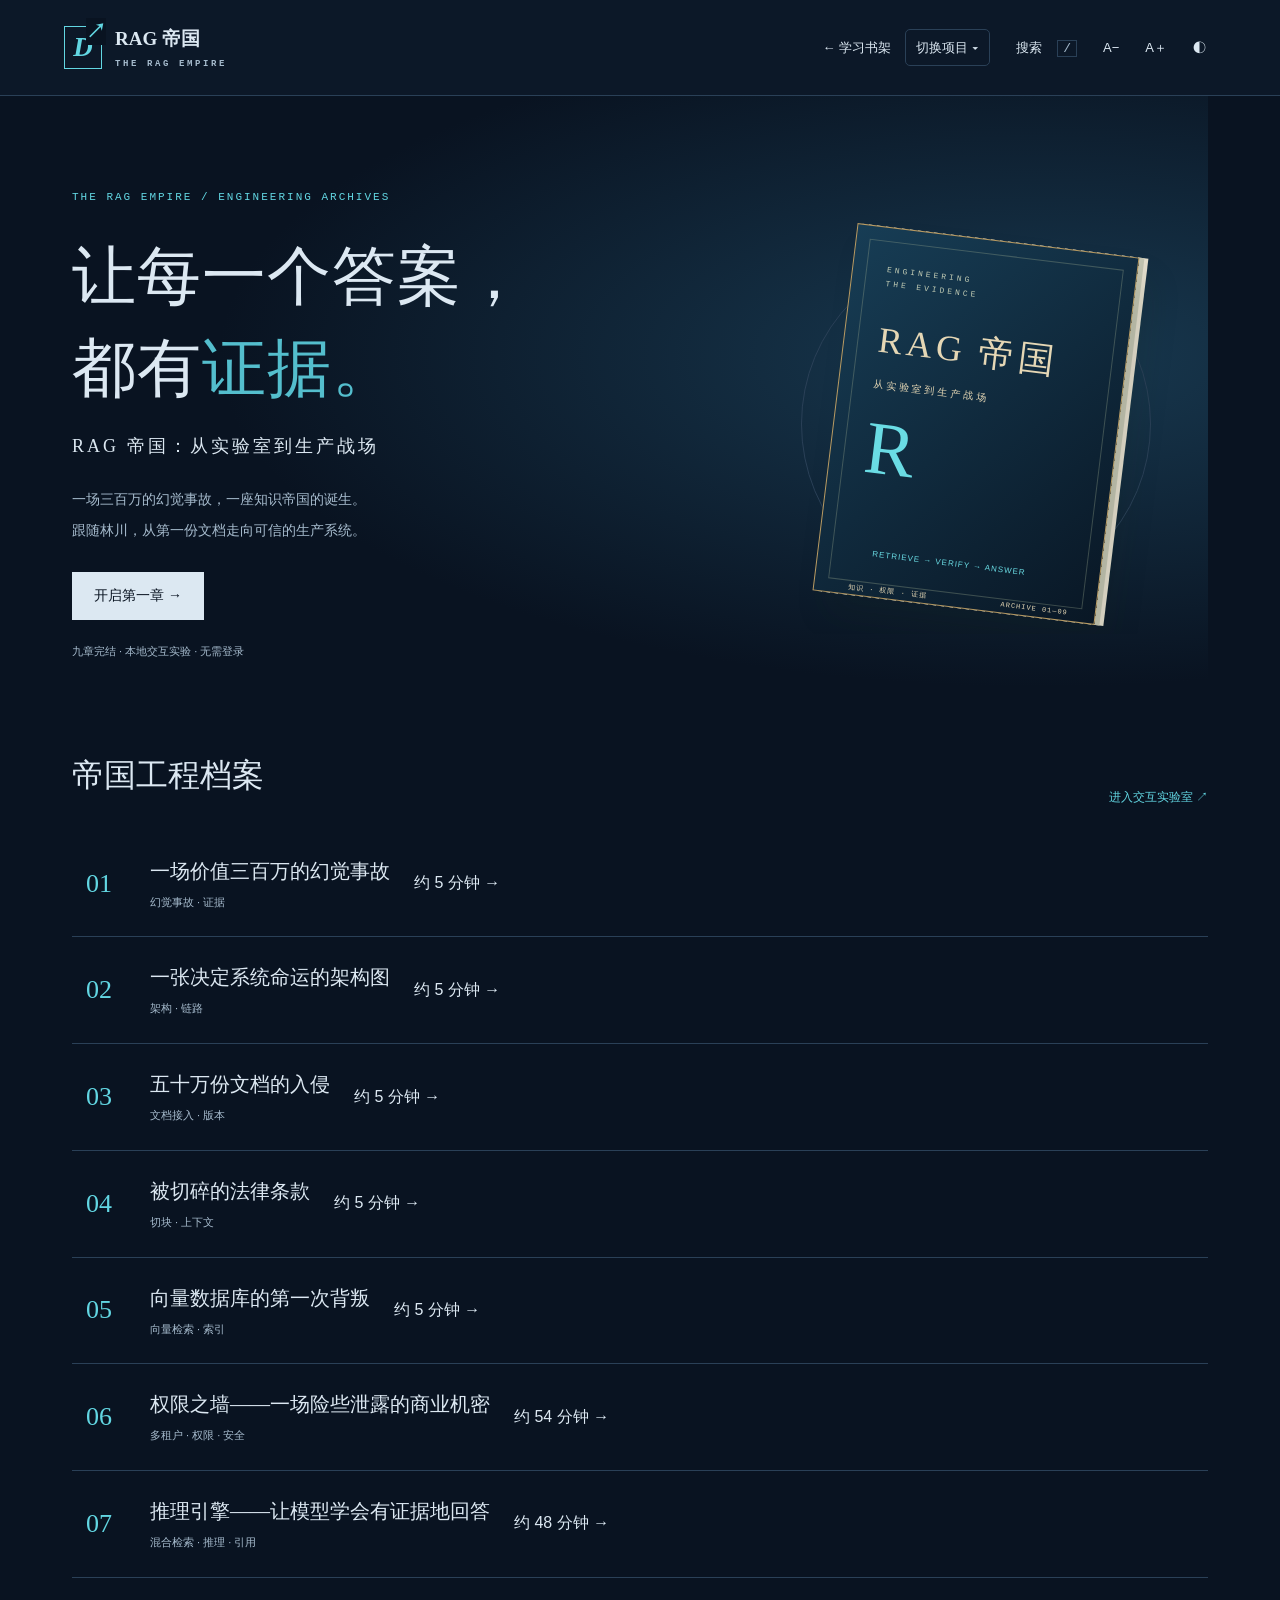
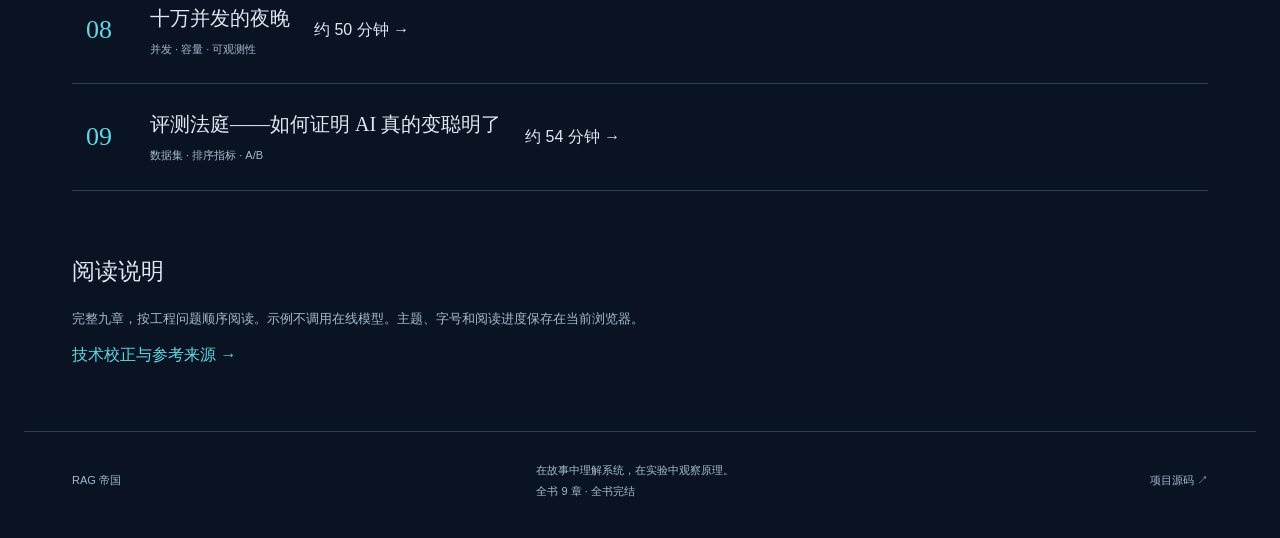
==== docs/index.html @ 3d0d5838 "Improve full-book technical layouts and fold long code examples" ====
<!doctype html>
<html lang="zh-CN"><head><meta charset="utf-8"><meta name="viewport" content="width=device-width,initial-scale=1"><meta name="color-scheme" content="light dark"><meta name="description" content="RAG 帝国：以 Java 后端工程师的视角，在小说和交互实验中理解RAG 工程。全书 9 章，全书完结。"><title>全书目录 · RAG 帝国</title><script>try{document.documentElement.dataset.theme=localStorage.getItem('rag-theme')||'dark';document.documentElement.style.setProperty('--reader-size',Math.max(14,Math.min(26,Number(localStorage.getItem('rag-size'))||18))+'px')}catch(e){}</script><link rel="stylesheet" href="style.css"><link rel="stylesheet" href="shelf-nav.css"><link rel="stylesheet" href="labs.css"><script src="app.js" defer></script><script src="labs.js" defer></script></head>
<body data-chapter="0" data-count="9"><a class="skip" href="#main">跳到正文</a><div id="progress" aria-hidden="true"></div><header class="topbar"><a class="brand" href="index.html"><span class="emblem" aria-hidden="true">D<span>↗</span></span><span>RAG 帝国<small>THE RAG EMPIRE</small></span></a><nav class="shelf-nav" aria-label="学习项目导航"><a class="shelf-home" href="/">← 学习书架</a><details class="shelf-switch"><summary>切换项目 ▾</summary><div class="shelf-menu"><a href="/pytorch-apprentice/">PyTorch：炼金术士的学徒</a><a href="/ai-era-reader/">AI 纪元</a><a href="/data-empire-reader/">数据帝国</a><a href="/rag-empire-reader/" aria-current="true">RAG 帝国</a></div></details></nav><div class="controls"><button id="search-open" aria-label="搜索全书">搜索 <kbd>/</kbd></button><button id="smaller" aria-label="缩小字号">A−</button><button id="larger" aria-label="增大字号">A＋</button><button id="theme" aria-label="切换深浅色主题">◐</button></div></header>
<main id="main" class="home"><section class="hero"><div class="hero-copy"><p class="eyebrow">THE RAG EMPIRE / ENGINEERING ARCHIVES</p><h1>让每一个答案，<br>都有<span>证据。</span></h1><p class="hero-subtitle">RAG 帝国：从实验室到生产战场</p><p class="intro">一场三百万的幻觉事故，一座知识帝国的诞生。<br>跟随林川，从第一份文档走向可信的生产系统。</p><div class="hero-actions"><a class="primary" href="chapter-01.html">开启第一章 →</a><a id="resume" hidden href="chapter-01.html">继续阅读 →</a></div><p class="hero-note">九章完结 · 本地交互实验 · 无需登录</p></div><div class="book-art" aria-hidden="true"><div class="orbit orbit-one"></div><div class="book"><p>ENGINEERING<br>THE EVIDENCE</p><div class="book-title">RAG 帝国<span>从实验室到生产战场</span></div><div class="book-symbol">R<span>RETRIEVE → VERIFY → ANSWER</span></div><div class="book-bottom">知识 · 权限 · 证据<span>ARCHIVE 01—09</span></div></div></div></section><section class="catalog"><div class="catalog-heading"><h2>帝国工程档案</h2><a href="practice.html">进入交互实验室 ↗</a></div><a class="chapter-card" href="chapter-01.html"><span class="chapter-number">01</span><div><h3>一场价值三百万的幻觉事故</h3><p>幻觉事故 · 证据</p></div><span>约 5 分钟 →</span></a><a class="chapter-card" href="chapter-02.html"><span class="chapter-number">02</span><div><h3>一张决定系统命运的架构图</h3><p>架构 · 链路</p></div><span>约 5 分钟 →</span></a><a class="chapter-card" href="chapter-03.html"><span class="chapter-number">03</span><div><h3>五十万份文档的入侵</h3><p>文档接入 · 版本</p></div><span>约 5 分钟 →</span></a><a class="chapter-card" href="chapter-04.html"><span class="chapter-number">04</span><div><h3>被切碎的法律条款</h3><p>切块 · 上下文</p></div><span>约 5 分钟 →</span></a><a class="chapter-card" href="chapter-05.html"><span class="chapter-number">05</span><div><h3>向量数据库的第一次背叛</h3><p>向量检索 · 索引</p></div><span>约 5 分钟 →</span></a><a class="chapter-card" href="chapter-06.html"><span class="chapter-number">06</span><div><h3>权限之墙——一场险些泄露的商业机密</h3><p>多租户 · 权限 · 安全</p></div><span>约 54 分钟 →</span></a><a class="chapter-card" href="chapter-07.html"><span class="chapter-number">07</span><div><h3>推理引擎——让模型学会有证据地回答</h3><p>混合检索 · 推理 · 引用</p></div><span>约 48 分钟 →</span></a><a class="chapter-card" href="chapter-08.html"><span class="chapter-number">08</span><div><h3>十万并发的夜晚</h3><p>并发 · 容量 · 可观测性</p></div><span>约 50 分钟 →</span></a><a class="chapter-card" href="chapter-09.html"><span class="chapter-number">09</span><div><h3>评测法庭——如何证明 AI 真的变聪明了</h3><p>数据集 · 排序指标 · A/B</p></div><span>约 54 分钟 →</span></a></section><section class="reading-note"><h2>阅读说明</h2><p>完整九章，按工程问题顺序阅读。示例不调用在线模型。主题、字号和阅读进度保存在当前浏览器。</p><a href="editorial.html">技术校正与参考来源 →</a></section></main><footer><a href="index.html">RAG 帝国</a><p>在故事中理解系统，在实验中观察原理。<span>全书 9 章 · 全书完结</span></p><a href="https://github.com/wupzl/rag-empire-reader">项目源码 ↗</a></footer>
<dialog id="search-dialog" aria-labelledby="search-title"><div class="search-top"><h2 id="search-title">在帝国里寻找答案</h2><button id="search-close" aria-label="关闭搜索">关闭 ×</button></div><label for="query">关键词或代码，例如 Redis、背压、Checkpoint</label><input id="query" type="search" autocomplete="off" placeholder="搜索全书正文…"><p id="search-status" role="status">输入关键词，搜索 9 章内容</p><div id="search-results"></div></dialog></body></html>
---- docs/style.css ----
@import url('syntax.css');
:root{--bg:#f6f4ee;--paper:#fdfcf8;--ink:#272e29;--muted:#74786e;--line:#dddcd2;--accent:#a04d31;--soft:#eee9de;--code:#f0eee6;--reader-size:18px;color-scheme:light}
:root[data-theme=dark]{--bg:#191e1b;--paper:#202722;--ink:#e6e5d9;--muted:#a7aea1;--line:#384238;--accent:#eca17c;--soft:#29332b;--code:#252e28;color-scheme:dark}
*{box-sizing:border-box}html{scroll-behavior:smooth;scroll-padding-top:110px}body{margin:0;background:var(--bg);color:var(--ink);font-family:Inter,"Segoe UI","Microsoft YaHei",sans-serif}a{color:inherit;text-decoration:none}button,input{font:inherit}button,a,input,summary{-webkit-tap-highlight-color:transparent}button{cursor:pointer}button:focus-visible,a:focus-visible,summary:focus-visible,input:focus-visible{outline:2px solid var(--accent);outline-offset:5px}button{background:transparent;color:var(--ink);border:1px solid var(--line);border-radius:5px;padding:8px 12px}.skip{position:fixed;top:-70px;left:12px;z-index:99;background:var(--paper);padding:12px}.skip:focus{top:5px}.topbar{height:96px;margin:auto;max-width:1360px;display:flex;justify-content:space-between;align-items:center;padding:0 64px;border-bottom:1px solid var(--line);gap:16px}.brand{display:flex;align-items:center;gap:13px;font-family:Georgia,"Noto Serif SC",SimSun,serif;font-size:19px;font-weight:700;white-space:nowrap}.brand small{display:block;font-family:Consolas,monospace;font-size:9px;letter-spacing:2.6px;margin-top:7px;color:var(--muted)}.emblem{display:grid;place-items:center;border:1px solid var(--accent);width:38px;height:43px;font-size:27px;color:var(--accent);position:relative;font-style:italic}.emblem span{position:absolute;right:-5px;top:-9px;background:var(--bg);font-style:normal;font-size:20px}.controls{display:flex;gap:6px;align-items:center}.controls button{border-color:transparent;font-size:13px;padding:9px}.controls button:hover{background:var(--soft)}kbd{color:var(--muted);border:1px solid var(--line);padding:0 5px;margin-left:12px}.eyebrow{font:11px/1.6 Consolas,monospace;letter-spacing:2px;color:var(--accent);text-transform:uppercase}.home{max-width:1232px;margin:auto;padding:0 48px}.hero{display:grid;grid-template-columns:1.3fr 1fr;gap:70px;padding:82px 0 76px;align-items:center}.hero h1{font-family:Georgia,"Noto Serif SC",SimSun,serif;font-size:clamp(38px,4.5vw,61px);letter-spacing:1px;line-height:1.45;font-weight:500;margin:24px 0 15px}.hero h1 span{color:var(--accent)}.hero-subtitle{font-size:18px;font-family:SimSun,serif;letter-spacing:3px}.intro{font-size:14px;line-height:2.2;color:var(--muted);margin:26px 0}.intro code{color:var(--ink);font-size:13px}.hero-actions{display:flex;align-items:center;gap:20px;flex-wrap:wrap}.primary{background:var(--ink);color:var(--bg);padding:15px 22px;font-size:14px;display:inline-flex;gap:48px}.resume{font-size:13px;color:var(--accent)}[hidden]{display:none!important}.hero-note{font-size:11px;color:var(--muted);margin-top:24px}.hero-note span{margin:0 9px}.book-art{height:420px;display:flex;justify-content:center;align-items:center;position:relative}.book{position:relative;width:284px;height:370px;background:#324439;color:#ede6cf;box-shadow:15px 22px 32px #17261920,5px 0 0 #c4c5b2,9px 0 0 #e5dfce;transform:rotate(7deg);padding:27px 27px 24px 34px;display:flex;flex-direction:column;border-left:5px solid #23382a}.book:after{content:'';position:absolute;inset:13px;border:1px solid #9eaf8f55;pointer-events:none}.book>p{font:8px/1.8 Consolas,monospace;letter-spacing:3px;color:#c0cbb4}.book-title{font:36px/1.4 SimSun,serif;letter-spacing:4px;margin-top:15px}.book-title span{display:block;font:10px/2 sans-serif;letter-spacing:3px;margin-top:10px}.book-symbol{font:75px/1.1 Georgia,serif;color:#c2aa76;margin:12px 0}.book-symbol span{font:8px sans-serif;display:inline-block;margin-left:20px;letter-spacing:1px}.book-bottom{margin-top:auto;font:7px Consolas,monospace;letter-spacing:1px;display:flex;justify-content:space-between}.orbit{position:absolute;border:1px solid var(--line);border-radius:50%;width:350px;height:350px}.orbit-two{width:410px;height:250px;transform:rotate(-40deg)}.art-note{position:absolute;bottom:0;right:28px;font:11px SimSun,serif;letter-spacing:3px;color:var(--muted)}.journey{border-top:1px solid var(--line);border-bottom:1px solid var(--line);padding:36px 0;margin-bottom:62px;display:grid;grid-template-columns:1fr 1.3fr;gap:0 40px}.journey .eyebrow{grid-column:1/-1;margin:0 0 13px}.journey h2{font:25px/1.6 SimSun,serif;margin:0}.journey>p:not(.eyebrow){font-size:13px;line-height:1.9;color:var(--muted);margin:0}.path{grid-column:1/-1;display:flex;justify-content:space-between;gap:15px;align-items:center;margin-top:28px;padding:17px 24px;background:var(--soft);font-size:12px}.path b{font-weight:400;color:var(--accent)}.catalog-heading{display:flex;justify-content:space-between;align-items:end;margin-bottom:25px;gap:20px}.catalog-heading h2{font:32px SimSun,serif;margin:8px 0}.catalog-heading>a{font-size:12px;color:var(--accent)}.stage{display:flex;gap:24px;align-items:center;padding:30px 0 12px}.stage span{font-size:11px;color:var(--muted);letter-spacing:2px}.stage i{flex:1;height:1px;background:var(--line)}.chapter-card{display:flex;align-items:center;gap:24px;padding:25px 14px;border-bottom:1px solid var(--line);transition:background .2s}.chapter-card:hover{background:var(--soft)}.chapter-number{font:26px Georgia,serif;color:var(--accent);min-width:40px}.chapter-card h3{font:20px/1.5 SimSun,serif;margin:0 0 7px}.chapter-card p{font:11px/1.7 Consolas,"Microsoft YaHei",sans-serif;color:var(--muted);margin:0}.card-meta{margin-left:auto;white-space:nowrap;font-size:10px;color:var(--muted)}.card-meta b{font:20px sans-serif;color:var(--accent);margin-left:22px}.coming{margin-top:28px;border:1px dashed var(--line);padding:24px;display:flex;align-items:center;gap:24px;color:var(--muted)}.coming>span:first-child{font:26px Georgia,serif}.coming h3{font:19px SimSun,serif;margin:0 0 8px}.coming p{font-size:11px;margin:0}.tag{margin-left:auto;font-size:10px;border:1px solid var(--line);padding:6px 8px}.reading-note{max-width:700px;margin:65px 0}.reading-note h2{font:23px SimSun,serif}.reading-note p{font-size:13px;line-height:2;color:var(--muted)}.reading-note a{color:var(--accent)}footer{border-top:1px solid var(--line);max-width:1232px;margin:0 auto;padding:28px 48px 36px;display:flex;gap:28px;align-items:center;justify-content:space-between;font-size:11px;color:var(--muted)}footer p{line-height:1.9;margin:0}footer p span{display:block}#progress{position:fixed;top:0;left:0;height:3px;background:var(--accent);width:0;z-index:30}.reader-layout{max-width:1260px;margin:auto;display:grid;grid-template-columns:250px minmax(0,1fr);gap:65px;padding:45px 42px}.sidebar{position:sticky;top:20px;align-self:start;max-height:calc(100vh - 40px);overflow:auto;padding-right:16px;scrollbar-width:thin}.sidebar nav a,.mobile-toc nav a{display:block;padding:9px 10px;font-size:12px;line-height:1.6;border-left:2px solid transparent}.sidebar nav a span,.mobile-toc nav a span{color:var(--muted);font:10px Consolas,monospace;margin-right:12px}.sidebar nav .current,.mobile-toc nav .current{border-color:var(--accent);background:var(--soft);color:var(--accent)}.local-toc{border-top:1px solid var(--line);margin-top:25px;padding-top:20px;font-size:12px}.local-toc summary{cursor:pointer;color:var(--muted);margin-bottom:15px}.toc ul{list-style:none;padding:0;margin:0}.toc li a{display:block;padding:6px 0;font-size:11px;color:var(--muted);line-height:1.7}.toc li a:hover{color:var(--accent)}.chapter-main{min-width:0;max-width:800px}.chapter-heading{padding:12px 0 32px;border-bottom:1px solid var(--line);margin-bottom:34px}.chapter-heading .eyebrow span{letter-spacing:0;color:var(--muted);margin-left:10px}.chapter-heading h1{font:clamp(30px,3.5vw,43px)/1.5 SimSun,serif;margin:22px 0 14px}.topics{font:12px/1.9 Consolas,sans-serif;color:var(--muted)}.bridge{margin-top:25px;padding-left:16px;border-left:2px solid var(--accent);font-size:14px;line-height:1.9;color:var(--muted)}article{font-size:var(--reader-size);line-height:2;overflow-wrap:anywhere}article p{margin:1.1em 0}article h1,article h2,article h3{font-family:Georgia,SimSun,serif;line-height:1.6;scroll-margin-top:30px}article h1{font-size:1.9em}article h2{font-size:1.4em;margin:2.6em 0 1em;padding-bottom:12px;border-bottom:1px solid var(--line)}article h3{font-size:1.12em;margin:1.8em 0 .6em}article blockquote{margin:25px 0;border-left:3px solid var(--accent);background:var(--soft);padding:10px 22px;font-size:.88em}article blockquote p{margin:.5em 0}article strong{font-weight:650}article a{color:var(--accent);text-decoration:underline;text-underline-offset:4px}article code{font-family:Consolas,"Cascadia Code",monospace;font-size:.85em;background:var(--code);padding:2px 5px;border-radius:3px}article pre{font:13px/1.85 Consolas,"Cascadia Code",monospace;overflow:auto;margin:0;padding:44px 22px 20px;tab-size:4;white-space:pre;overflow-wrap:normal}article pre code{font:inherit;padding:0;background:transparent}article .codehilite{background:var(--code);position:relative;border:1px solid var(--line);border-radius:5px;margin:24px 0;min-width:0;color:var(--ink)}.codehilite:before{content:'CODE / NOTE';position:absolute;top:10px;left:22px;font:9px Consolas,monospace;letter-spacing:2px;color:var(--muted)}.copy-code{position:absolute;right:10px;top:7px;font-size:10px;padding:3px 9px;background:var(--paper);z-index:1}article hr{border:0;border-top:1px solid var(--line);margin:2.8em 0}article table{border-collapse:collapse;width:100%;font-size:.78em;line-height:1.8}article th,article td{border:1px solid var(--line);padding:10px;text-align:left}.table-wrap{overflow:auto;margin:25px 0}article math[display=block]{overflow-x:auto;overflow-y:hidden;max-width:100%;padding:20px 4px;font-size:1.05em;margin:22px 0}article math{font-family:math}article ul,article ol{padding-left:1.5em}.practice{background:var(--soft);padding:25px 30px;margin:55px 0 35px}.practice h2{font:24px SimSun,serif}.practice p:not(.eyebrow){font-size:13px;line-height:2;color:var(--muted)}.practice a{font-size:13px;color:var(--accent)}.chapter-nav{border-top:1px solid var(--line);display:flex;justify-content:space-between;gap:20px;padding:25px 0 40px;font-size:13px}.chapter-nav a:last-child{text-align:right}.chapter-nav span{display:block;font-size:11px;color:var(--muted);margin-top:10px}.mobile-toc{display:none}.standalone{max-width:900px;margin:auto;padding:50px 40px 80px}.standalone>a{font-size:13px;color:var(--accent)}dialog{background:var(--paper);color:var(--ink);border:1px solid var(--line);border-radius:8px;width:min(740px,calc(100% - 28px));max-height:85vh;padding:25px}dialog::backdrop{background:#121c18a0;backdrop-filter:blur(4px)}.search-top{display:flex;align-items:center;justify-content:space-between;gap:15px}.search-top h2{font:22px SimSun,serif}dialog label{font-size:12px;display:block;color:var(--muted);margin:15px 0}dialog input{width:100%;padding:13px;border:1px solid var(--line);background:var(--bg);color:var(--ink);border-radius:4px}#search-status{font-size:12px;color:var(--muted)}.search-result{display:block;padding:18px 0;border-top:1px solid var(--line)}.search-result strong{font-size:14px;font-weight:500}.search-result p{font-size:12px;line-height:1.9;color:var(--muted);margin:8px 0 0}mark{background:#e4cba2;color:#342619}.search-result small{color:var(--accent);font-size:10px;display:block;margin-bottom:7px}:root[data-theme=dark] .codehilite span{color:var(--ink)}:root[data-theme=dark] .codehilite .k,:root[data-theme=dark] .codehilite .kn{color:#ecb38b}:root[data-theme=dark] .codehilite .s,:root[data-theme=dark] .codehilite .s1,:root[data-theme=dark] .codehilite .s2{color:#b9cb9e}:root[data-theme=dark] .codehilite .c1{color:#9fa99d}
@media(min-width:1450px){.reader-layout{gap:85px}}@media(max-width:1000px){.topbar{padding:0 30px}.hero{gap:30px}.book{width:240px;height:330px}.book-art{height:380px}.orbit{width:280px;height:280px}.orbit-two{width:320px;height:210px}.book-title{font-size:30px}.book-symbol{font-size:60px}.reader-layout{grid-template-columns:200px minmax(0,1fr);gap:30px;padding:35px 25px}.home{padding:0 32px}}
@media(max-width:700px){.topbar{height:80px;padding:0 18px;gap:8px}.brand{font-size:15px;gap:8px}.brand small{font-size:7px;letter-spacing:1.5px}.emblem{width:29px;height:33px;font-size:21px}.controls{gap:0}.controls button{font-size:11px;padding:8px 5px}kbd{display:none}.home{padding:0 22px}.hero{grid-template-columns:1fr;padding:45px 0 32px;gap:22px}.hero h1{font-size:42px;margin:20px 0}.hero .eyebrow{font-size:9px;letter-spacing:1.4px}.hero-subtitle{font-size:16px}.intro{font-size:12px;margin:22px 0}.book-art{height:310px;margin-bottom:15px}.book{width:210px;height:280px;padding:20px 20px 18px 27px}.book-title{font-size:27px;margin-top:7px}.book>p{font-size:6px}.book-title span{font-size:8px;margin-top:7px}.book-symbol{font-size:52px;margin:8px 0}.book-symbol span{font-size:6px;margin-left:15px}.book-bottom{font-size:5px}.orbit{width:260px;height:260px}.orbit-two{width:310px;height:190px}.art-note{bottom:-5px;font-size:9px;right:10px}.journey{display:block;padding:28px 0;margin-bottom:38px}.journey h2{font-size:23px;margin-bottom:15px}.journey>p:not(.eyebrow){font-size:12px}.path{font-size:10px;gap:6px;padding:15px 10px;flex-wrap:wrap;justify-content:center;line-height:2}.catalog-heading{display:block}.catalog-heading h2{font-size:28px;margin:10px 0 18px}.catalog-heading .eyebrow{font-size:8px}.chapter-card{padding:22px 0;gap:14px}.chapter-number{font-size:23px;min-width:30px}.chapter-card h3{font-size:18px}.chapter-card p{font-size:9px}.card-meta{font-size:0}.card-meta b{font-size:19px;margin-left:3px}.coming{padding:18px 12px;gap:14px}.coming h3{font-size:17px}.coming p{font-size:9px}.tag{font-size:8px;padding:5px;white-space:nowrap}.reading-note{margin:40px 0}.reader-layout{display:block;padding:25px 21px}.sidebar{display:none}.chapter-heading h1{font-size:31px}.chapter-heading{margin-bottom:22px}.mobile-toc{display:block;border:1px solid var(--line);padding:13px;margin-bottom:30px;font-size:13px}.mobile-toc summary{cursor:pointer}.mobile-toc .toc{margin-top:20px;padding-top:15px;border-top:1px solid var(--line)}.chapter-main{max-width:100%}article{line-height:1.95}article pre{font-size:12px;padding-left:15px;padding-right:15px}article blockquote{padding:8px 15px}.practice{padding:20px}.practice h2{font-size:21px}.chapter-nav{font-size:12px}.chapter-nav span{font-size:10px}footer{padding:24px 22px;flex-wrap:wrap;gap:15px;font-size:10px}footer p{order:3;width:100%}.standalone{padding:32px 21px 50px}.search-top h2{font-size:18px}dialog{padding:18px}}
@media(prefers-reduced-motion:reduce){html{scroll-behavior:auto}*{transition:none!important}}@media print{.topbar,.sidebar,.controls,dialog,.practice,.chapter-nav,footer,.mobile-toc{display:none!important}.reader-layout{display:block}.chapter-main{max-width:100%}body{background:white;color:black}article pre{white-space:pre-wrap}}

/* Keep decorative orbits inside the book illustration on tablet screens. */
.book-art{overflow:clip}

:root{--accent:#176a86;--accent-dark:#13536a}html[data-theme="dark"]{--bg:#091321;--surface:#101f32;--text:#dce8f2;--muted:#9bb0c4;--line:#2a4057;--accent:#62d6e2;--accent-dark:#c3a66b;background:#091321;color:#dce8f2}html[data-theme="dark"] body{background:#091321;color:#dce8f2}html[data-theme="dark"] .topbar,html[data-theme="dark"] .sidebar{background:#0c1828}html[data-theme="dark"] .hero{background:radial-gradient(ellipse at 85% 40%,#183950,transparent 60%)}.book{background:linear-gradient(135deg,#173d55,#091725)!important;border:1px solid #b89b63;color:#e5d7b5!important}.book-symbol{color:#6adce4!important}.hero h1 span{color:#54becd}.lab{margin:24px 0;padding:26px;border:1px solid #54738a;border-radius:14px}.lab label{display:block;margin:12px 0}.lab input,.lab select{max-width:100%;padding:8px;border:1px solid #688294;border-radius:5px}.lab output{display:block;white-space:pre-wrap;padding:16px;margin-top:16px;background:#112e40;color:#d9f4f5;border-radius:8px}article{overflow-wrap:anywhere}pre{overflow-x:auto}.hero h1{font-size:clamp(2.7rem,5vw,5rem)}

:root[data-theme=dark]{--bg:#091321;--paper:#101f32;--ink:#dce8f2;--muted:#a6bbcd;--line:#2a4057;--accent:#62d6e2;--soft:#152d42;--code:#0c1c2c} .lab button{margin-top:12px;padding:8px 16px;cursor:pointer}

.review-bank{margin:24px 0}.review-card{border:1px solid var(--line);border-radius:10px;margin:12px 0;background:var(--paper)}.review-card summary{padding:18px 22px;cursor:pointer;font-weight:600;line-height:1.7}.review-card[open] summary{border-bottom:1px solid var(--line);color:var(--accent)}.review-answer{padding:4px 22px 12px}.review-toggle{padding:10px 18px;cursor:pointer}.boundary-card{display:flex;gap:22px;border:1px solid var(--line);border-radius:10px;padding:20px;margin:12px 0;background:var(--paper)}.boundary-card>span{color:var(--accent);font-size:1.4em}.boundary-card p{margin:8px 0 0} .review-card summary:focus-visible{outline:2px solid var(--accent)}

.engineering-flow{list-style:none!important;padding:0!important;display:flex;flex-wrap:wrap;gap:10px;margin:24px 0!important;counter-reset:flow}.engineering-flow li{counter-increment:flow;flex:1 1 180px;border:1px solid var(--line);border-radius:8px;background:var(--paper);padding:14px 18px;line-height:1.65}.engineering-flow li::before{content:counter(flow,decimal-leading-zero) " / ";color:var(--accent);font-weight:700}.metric-value{font-size:1.7em;font-weight:700;color:var(--accent);margin:12px 0!important}.code-disclosure{border:1px solid var(--line);border-radius:10px;margin:24px 0;overflow:hidden}.code-disclosure>summary{padding:14px 20px;cursor:pointer;background:var(--soft);font-size:.9em}.code-disclosure .codehilite{margin:0;border-radius:0}.code-disclosure:has(:focus-visible){outline:2px solid var(--accent)}article table{font-size:.92em;line-height:1.65}article th{white-space:normal}article td{vertical-align:top}article .table-wrap{margin:22px 0}article li+li{margin-top:.45em}@media(max-width:600px){.engineering-flow{display:block}.engineering-flow li{margin:8px 0}article td,article th{min-width:95px;padding:10px!important}}
---- docs/shelf-nav.css ----
/* Shared learning bookshelf navigation */
.shelf-nav{position:relative;display:flex;align-items:center;gap:14px;font:13px/1.5 "Segoe UI","Microsoft YaHei",sans-serif;white-space:nowrap;margin-left:auto}
.shelf-nav>a{color:inherit;text-decoration:none}.shelf-switch{position:relative}.shelf-switch>summary{cursor:pointer;list-style:none;padding:8px 10px;border:1px solid var(--line);border-radius:5px}.shelf-switch>summary::-webkit-details-marker{display:none}
.shelf-menu{position:absolute;right:0;top:calc(100% + 8px);width:240px;padding:8px;background:var(--paper);color:inherit;border:1px solid var(--line);border-radius:6px;box-shadow:0 10px 30px #0002;z-index:100}.shelf-menu a{display:block;padding:12px;white-space:normal;text-decoration:none;color:inherit;border-radius:3px}.shelf-menu a:hover{background:var(--bg)}.shelf-menu [aria-current]{font-weight:700}.shelf-nav a:focus-visible,.shelf-nav summary:focus-visible{outline:2px solid var(--accent);outline-offset:3px}
body>header:has(.shelf-nav){gap:16px;position:relative;z-index:20}
@media(max-width:900px){body>header:has(.shelf-nav){height:auto;min-height:80px;flex-wrap:wrap;padding-top:14px;padding-bottom:14px}.shelf-nav{order:3;width:100%;justify-content:space-between;border-top:1px solid var(--line);padding-top:10px;margin:0}.shelf-switch>summary{padding:5px 10px}.shelf-nav .shelf-home{font-size:12px}.shelf-menu{width:min(260px,calc(100vw - 40px))}}
---- docs/labs.css ----
article img{display:block;max-width:100%;height:auto;border-radius:5px;margin:24px auto;min-height:40px}article img+p em{font-size:12px;color:var(--muted)}.image-fallback{padding:18px;border:1px dashed var(--line);font-size:13px;color:var(--muted)}
.lab{margin:28px 0;padding:24px;border:1px solid var(--line);border-radius:8px;background:var(--paper);font-size:14px;line-height:1.7;min-width:0}.lab .eyebrow{margin:0 0 18px}.lab-fields{display:grid;grid-template-columns:repeat(auto-fit,minmax(min(100%,210px),1fr));gap:16px}.lab label{display:flex;flex-direction:column;gap:6px;font-size:12px;color:var(--muted);min-width:0}.lab input,.lab select,.lab textarea{width:100%;min-width:0;background:var(--bg);color:var(--ink);border:1px solid var(--line);border-radius:4px;padding:10px;font:14px/1.5 Consolas,"Microsoft YaHei",monospace}.lab textarea{resize:vertical}.lab-actions{display:flex;flex-wrap:wrap;gap:10px;margin:18px 0}.lab button{font-size:12px;background:var(--soft)}.lab button:disabled{opacity:.45;cursor:default}.lab-output{border-top:1px solid var(--line);padding-top:18px;overflow-wrap:anywhere}.lab-output>strong{font-size:19px;color:var(--accent);font-weight:600}.lab-output>p{font-size:13px;margin:9px 0}.lab .lab-note{font-size:12px;line-height:1.9;color:var(--muted);margin:18px 0 0}.lab-output pre{max-height:330px;overflow:auto;white-space:pre-wrap;background:var(--code);padding:15px;font-size:12px}.lab-chart{display:grid;gap:7px;margin:15px 0}.lab-bar-row{display:grid;grid-template-columns:85px minmax(20px,1fr) 90px;gap:8px;align-items:center;font-size:11px}.lab-bar-row b{text-align:right;font-weight:400}.lab-track{background:var(--soft);height:12px}.lab-track i{display:block;height:100%;background:var(--accent);min-width:0}.shard-grid{display:grid;grid-template-columns:repeat(8,1fr);gap:7px;margin-top:15px}.shard-grid span{text-align:center;border:1px solid var(--line);padding:8px}.shard-grid .active{background:var(--accent);color:var(--paper);font-weight:700}.lab[data-invalid=true] .lab-output{border-color:var(--accent)}.coming a{font-size:12px;color:var(--accent);display:inline-block;margin-top:8px}.lab select:focus-visible,.lab textarea:focus-visible{outline:2px solid var(--accent);outline-offset:3px}@media(max-width:700px){.lab{padding:17px}.lab-bar-row{grid-template-columns:70px minmax(15px,1fr) 77px;gap:5px}.lab-output>strong{font-size:17px}.shard-grid{grid-template-columns:repeat(4,1fr)}}

/* Reading refinements: distinguish narrative, data and executable examples. */
article pre{font-family:"Cascadia Mono",Consolas,"Microsoft YaHei",monospace;line-height:1.9;font-size:14px;letter-spacing:0;white-space:pre;word-break:normal}
article .codehilite{border-left:3px solid var(--accent)}
article .codehilite:before{content:'代码 / 结构示意';letter-spacing:.5px;font-size:11px}
article h3{margin-top:2.2em}article li{margin:.4em 0}article th{background:var(--soft);font-weight:650}article th,article td{min-width:110px;padding:12px 15px;vertical-align:top}article table{font-size:.85em}
article math[display=block]{background:var(--soft);border-radius:5px;padding:22px 15px;line-height:1.8}
article blockquote{line-height:1.9}.table-wrap{border-radius:5px}article pre:focus-visible{outline:2px solid var(--accent)}
@media(max-width:700px){article pre{font-size:13px;line-height:1.9}article th,article td{padding:10px;min-width:100px}}

/* Semantic chapter diagrams: ordered stages retain relationships on mobile. */
.concept{margin:28px 0;padding:22px;background:var(--paper);border:1px solid var(--line);border-radius:8px}
.concept figcaption{font-size:.9em;font-weight:650;margin-bottom:18px;line-height:1.8;color:var(--accent)}
article .concept-flow{list-style:none;padding:0;margin:0;display:grid;gap:22px;counter-reset:stage}
.concept-flow>li{position:relative;border:1px solid var(--line);border-left:3px solid var(--accent);padding:13px 17px;margin:0;background:var(--bg);font-size:.83em}
.concept-flow>li+li:before{content:'↓';position:absolute;top:-25px;left:20px;color:var(--accent);line-height:22px}
.concept-flow strong,.concept-flow span{display:block}.concept-flow span{color:var(--muted);font-size:.94em;margin-top:4px}
article .concept-note{font-size:.75em;color:var(--muted);line-height:1.9;margin:17px 0 0}
@media(max-width:700px){.concept{margin:22px 0;padding:16px}.concept-flow>li{padding:11px 13px}}

article .concept-blocks .concept-flow{grid-template-columns:repeat(4,minmax(0,1fr));gap:10px}.concept-blocks .concept-flow>li+li:before{content:none}@media(max-width:700px){article .concept-blocks .concept-flow{grid-template-columns:repeat(2,minmax(0,1fr))}}
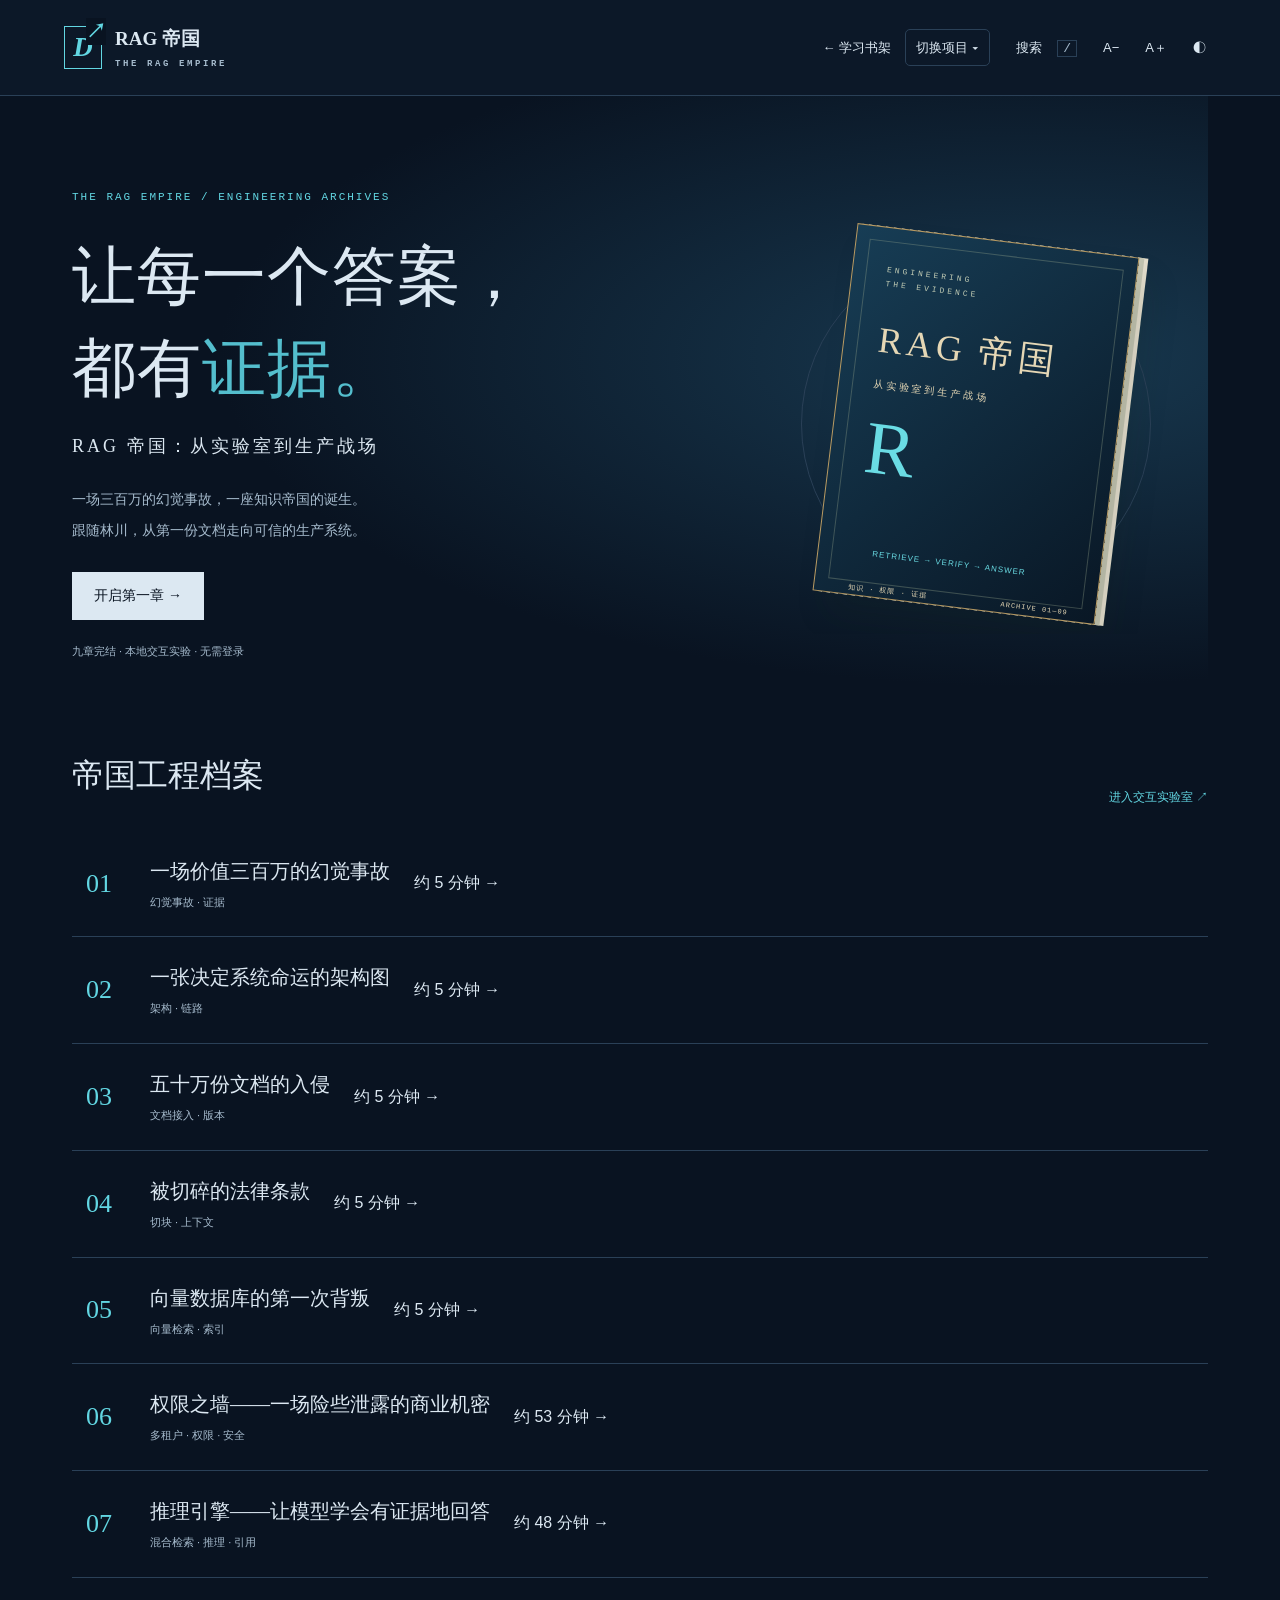
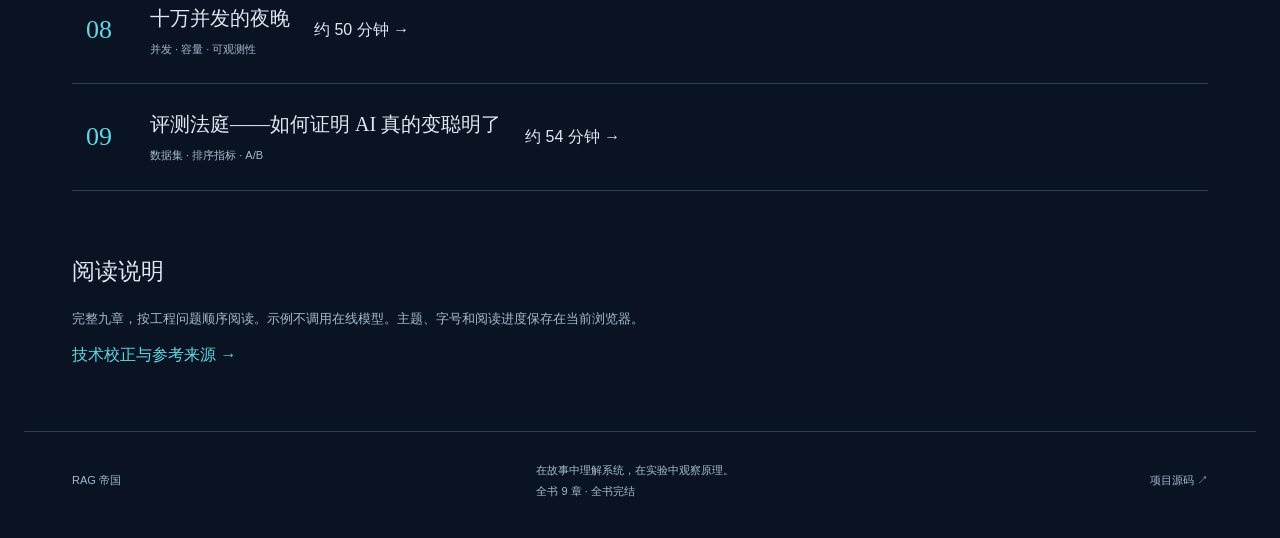
==== commit 42dd6fc7: "Consolidate prose across all chapters and distinguish dialogue" ====
--- a/docs/index.html
+++ b/docs/index.html
@@ -1,5 +1,5 @@
 <!doctype html>
 <html lang="zh-CN"><head><meta charset="utf-8"><meta name="viewport" content="width=device-width,initial-scale=1"><meta name="color-scheme" content="light dark"><meta name="description" content="RAG 帝国：以 Java 后端工程师的视角，在小说和交互实验中理解RAG 工程。全书 9 章，全书完结。"><title>全书目录 · RAG 帝国</title><script>try{document.documentElement.dataset.theme=localStorage.getItem('rag-theme')||'dark';document.documentElement.style.setProperty('--reader-size',Math.max(14,Math.min(26,Number(localStorage.getItem('rag-size'))||18))+'px')}catch(e){}</script><link rel="stylesheet" href="style.css"><link rel="stylesheet" href="shelf-nav.css"><link rel="stylesheet" href="labs.css"><script src="app.js" defer></script><script src="labs.js" defer></script></head>
 <body data-chapter="0" data-count="9"><a class="skip" href="#main">跳到正文</a><div id="progress" aria-hidden="true"></div><header class="topbar"><a class="brand" href="index.html"><span class="emblem" aria-hidden="true">D<span>↗</span></span><span>RAG 帝国<small>THE RAG EMPIRE</small></span></a><nav class="shelf-nav" aria-label="学习项目导航"><a class="shelf-home" href="/">← 学习书架</a><details class="shelf-switch"><summary>切换项目 ▾</summary><div class="shelf-menu"><a href="/pytorch-apprentice/">PyTorch：炼金术士的学徒</a><a href="/ai-era-reader/">AI 纪元</a><a href="/data-empire-reader/">数据帝国</a><a href="/rag-empire-reader/" aria-current="true">RAG 帝国</a></div></details></nav><div class="controls"><button id="search-open" aria-label="搜索全书">搜索 <kbd>/</kbd></button><button id="smaller" aria-label="缩小字号">A−</button><button id="larger" aria-label="增大字号">A＋</button><button id="theme" aria-label="切换深浅色主题">◐</button></div></header>
-<main id="main" class="home"><section class="hero"><div class="hero-copy"><p class="eyebrow">THE RAG EMPIRE / ENGINEERING ARCHIVES</p><h1>让每一个答案，<br>都有<span>证据。</span></h1><p class="hero-subtitle">RAG 帝国：从实验室到生产战场</p><p class="intro">一场三百万的幻觉事故，一座知识帝国的诞生。<br>跟随林川，从第一份文档走向可信的生产系统。</p><div class="hero-actions"><a class="primary" href="chapter-01.html">开启第一章 →</a><a id="resume" hidden href="chapter-01.html">继续阅读 →</a></div><p class="hero-note">九章完结 · 本地交互实验 · 无需登录</p></div><div class="book-art" aria-hidden="true"><div class="orbit orbit-one"></div><div class="book"><p>ENGINEERING<br>THE EVIDENCE</p><div class="book-title">RAG 帝国<span>从实验室到生产战场</span></div><div class="book-symbol">R<span>RETRIEVE → VERIFY → ANSWER</span></div><div class="book-bottom">知识 · 权限 · 证据<span>ARCHIVE 01—09</span></div></div></div></section><section class="catalog"><div class="catalog-heading"><h2>帝国工程档案</h2><a href="practice.html">进入交互实验室 ↗</a></div><a class="chapter-card" href="chapter-01.html"><span class="chapter-number">01</span><div><h3>一场价值三百万的幻觉事故</h3><p>幻觉事故 · 证据</p></div><span>约 5 分钟 →</span></a><a class="chapter-card" href="chapter-02.html"><span class="chapter-number">02</span><div><h3>一张决定系统命运的架构图</h3><p>架构 · 链路</p></div><span>约 5 分钟 →</span></a><a class="chapter-card" href="chapter-03.html"><span class="chapter-number">03</span><div><h3>五十万份文档的入侵</h3><p>文档接入 · 版本</p></div><span>约 5 分钟 →</span></a><a class="chapter-card" href="chapter-04.html"><span class="chapter-number">04</span><div><h3>被切碎的法律条款</h3><p>切块 · 上下文</p></div><span>约 5 分钟 →</span></a><a class="chapter-card" href="chapter-05.html"><span class="chapter-number">05</span><div><h3>向量数据库的第一次背叛</h3><p>向量检索 · 索引</p></div><span>约 5 分钟 →</span></a><a class="chapter-card" href="chapter-06.html"><span class="chapter-number">06</span><div><h3>权限之墙——一场险些泄露的商业机密</h3><p>多租户 · 权限 · 安全</p></div><span>约 54 分钟 →</span></a><a class="chapter-card" href="chapter-07.html"><span class="chapter-number">07</span><div><h3>推理引擎——让模型学会有证据地回答</h3><p>混合检索 · 推理 · 引用</p></div><span>约 48 分钟 →</span></a><a class="chapter-card" href="chapter-08.html"><span class="chapter-number">08</span><div><h3>十万并发的夜晚</h3><p>并发 · 容量 · 可观测性</p></div><span>约 50 分钟 →</span></a><a class="chapter-card" href="chapter-09.html"><span class="chapter-number">09</span><div><h3>评测法庭——如何证明 AI 真的变聪明了</h3><p>数据集 · 排序指标 · A/B</p></div><span>约 54 分钟 →</span></a></section><section class="reading-note"><h2>阅读说明</h2><p>完整九章，按工程问题顺序阅读。示例不调用在线模型。主题、字号和阅读进度保存在当前浏览器。</p><a href="editorial.html">技术校正与参考来源 →</a></section></main><footer><a href="index.html">RAG 帝国</a><p>在故事中理解系统，在实验中观察原理。<span>全书 9 章 · 全书完结</span></p><a href="https://github.com/wupzl/rag-empire-reader">项目源码 ↗</a></footer>
+<main id="main" class="home"><section class="hero"><div class="hero-copy"><p class="eyebrow">THE RAG EMPIRE / ENGINEERING ARCHIVES</p><h1>让每一个答案，<br>都有<span>证据。</span></h1><p class="hero-subtitle">RAG 帝国：从实验室到生产战场</p><p class="intro">一场三百万的幻觉事故，一座知识帝国的诞生。<br>跟随林川，从第一份文档走向可信的生产系统。</p><div class="hero-actions"><a class="primary" href="chapter-01.html">开启第一章 →</a><a id="resume" hidden href="chapter-01.html">继续阅读 →</a></div><p class="hero-note">九章完结 · 本地交互实验 · 无需登录</p></div><div class="book-art" aria-hidden="true"><div class="orbit orbit-one"></div><div class="book"><p>ENGINEERING<br>THE EVIDENCE</p><div class="book-title">RAG 帝国<span>从实验室到生产战场</span></div><div class="book-symbol">R<span>RETRIEVE → VERIFY → ANSWER</span></div><div class="book-bottom">知识 · 权限 · 证据<span>ARCHIVE 01—09</span></div></div></div></section><section class="catalog"><div class="catalog-heading"><h2>帝国工程档案</h2><a href="practice.html">进入交互实验室 ↗</a></div><a class="chapter-card" href="chapter-01.html"><span class="chapter-number">01</span><div><h3>一场价值三百万的幻觉事故</h3><p>幻觉事故 · 证据</p></div><span>约 5 分钟 →</span></a><a class="chapter-card" href="chapter-02.html"><span class="chapter-number">02</span><div><h3>一张决定系统命运的架构图</h3><p>架构 · 链路</p></div><span>约 5 分钟 →</span></a><a class="chapter-card" href="chapter-03.html"><span class="chapter-number">03</span><div><h3>五十万份文档的入侵</h3><p>文档接入 · 版本</p></div><span>约 5 分钟 →</span></a><a class="chapter-card" href="chapter-04.html"><span class="chapter-number">04</span><div><h3>被切碎的法律条款</h3><p>切块 · 上下文</p></div><span>约 5 分钟 →</span></a><a class="chapter-card" href="chapter-05.html"><span class="chapter-number">05</span><div><h3>向量数据库的第一次背叛</h3><p>向量检索 · 索引</p></div><span>约 5 分钟 →</span></a><a class="chapter-card" href="chapter-06.html"><span class="chapter-number">06</span><div><h3>权限之墙——一场险些泄露的商业机密</h3><p>多租户 · 权限 · 安全</p></div><span>约 53 分钟 →</span></a><a class="chapter-card" href="chapter-07.html"><span class="chapter-number">07</span><div><h3>推理引擎——让模型学会有证据地回答</h3><p>混合检索 · 推理 · 引用</p></div><span>约 48 分钟 →</span></a><a class="chapter-card" href="chapter-08.html"><span class="chapter-number">08</span><div><h3>十万并发的夜晚</h3><p>并发 · 容量 · 可观测性</p></div><span>约 50 分钟 →</span></a><a class="chapter-card" href="chapter-09.html"><span class="chapter-number">09</span><div><h3>评测法庭——如何证明 AI 真的变聪明了</h3><p>数据集 · 排序指标 · A/B</p></div><span>约 54 分钟 →</span></a></section><section class="reading-note"><h2>阅读说明</h2><p>完整九章，按工程问题顺序阅读。示例不调用在线模型。主题、字号和阅读进度保存在当前浏览器。</p><a href="editorial.html">技术校正与参考来源 →</a></section></main><footer><a href="index.html">RAG 帝国</a><p>在故事中理解系统，在实验中观察原理。<span>全书 9 章 · 全书完结</span></p><a href="https://github.com/wupzl/rag-empire-reader">项目源码 ↗</a></footer>
 <dialog id="search-dialog" aria-labelledby="search-title"><div class="search-top"><h2 id="search-title">在帝国里寻找答案</h2><button id="search-close" aria-label="关闭搜索">关闭 ×</button></div><label for="query">关键词或代码，例如 Redis、背压、Checkpoint</label><input id="query" type="search" autocomplete="off" placeholder="搜索全书正文…"><p id="search-status" role="status">输入关键词，搜索 9 章内容</p><div id="search-results"></div></dialog></body></html>
--- a/docs/style.css
+++ b/docs/style.css
@@ -16,3 +16,6 @@
 .review-bank{margin:24px 0}.review-card{border:1px solid var(--line);border-radius:10px;margin:12px 0;background:var(--paper)}.review-card summary{padding:18px 22px;cursor:pointer;font-weight:600;line-height:1.7}.review-card[open] summary{border-bottom:1px solid var(--line);color:var(--accent)}.review-answer{padding:4px 22px 12px}.review-toggle{padding:10px 18px;cursor:pointer}.boundary-card{display:flex;gap:22px;border:1px solid var(--line);border-radius:10px;padding:20px;margin:12px 0;background:var(--paper)}.boundary-card>span{color:var(--accent);font-size:1.4em}.boundary-card p{margin:8px 0 0} .review-card summary:focus-visible{outline:2px solid var(--accent)}
 
 .engineering-flow{list-style:none!important;padding:0!important;display:flex;flex-wrap:wrap;gap:10px;margin:24px 0!important;counter-reset:flow}.engineering-flow li{counter-increment:flow;flex:1 1 180px;border:1px solid var(--line);border-radius:8px;background:var(--paper);padding:14px 18px;line-height:1.65}.engineering-flow li::before{content:counter(flow,decimal-leading-zero) " / ";color:var(--accent);font-weight:700}.metric-value{font-size:1.7em;font-weight:700;color:var(--accent);margin:12px 0!important}.code-disclosure{border:1px solid var(--line);border-radius:10px;margin:24px 0;overflow:hidden}.code-disclosure>summary{padding:14px 20px;cursor:pointer;background:var(--soft);font-size:.9em}.code-disclosure .codehilite{margin:0;border-radius:0}.code-disclosure:has(:focus-visible){outline:2px solid var(--accent)}article table{font-size:.92em;line-height:1.65}article th{white-space:normal}article td{vertical-align:top}article .table-wrap{margin:22px 0}article li+li{margin-top:.45em}@media(max-width:600px){.engineering-flow{display:block}.engineering-flow li{margin:8px 0}article td,article th{min-width:95px;padding:10px!important}}
+
+/* Prose rhythm: related sentences form paragraphs; short turns remain compact. */
+article{line-height:1.85;letter-spacing:.015em}article p{margin:.85em 0}article p.spoken-line{margin:.45em 0 .45em 1em;padding-left:.8em;border-left:2px solid var(--line)}article p:has(>strong:first-child){margin-top:1.05em}article strong{font-weight:700;color:var(--ink)}article blockquote{margin:1em 0;padding:10px 18px;border-left:3px solid var(--accent);background:var(--soft)}article blockquote p{margin:.35em 0}article h2{margin-top:2.2em}article h3{margin-top:1.6em}article .review-answer p{margin:.7em 0}@media(max-width:700px){article{line-height:1.8}article p{margin:.75em 0}article p.spoken-line{margin-left:.35em;padding-left:.65em}}
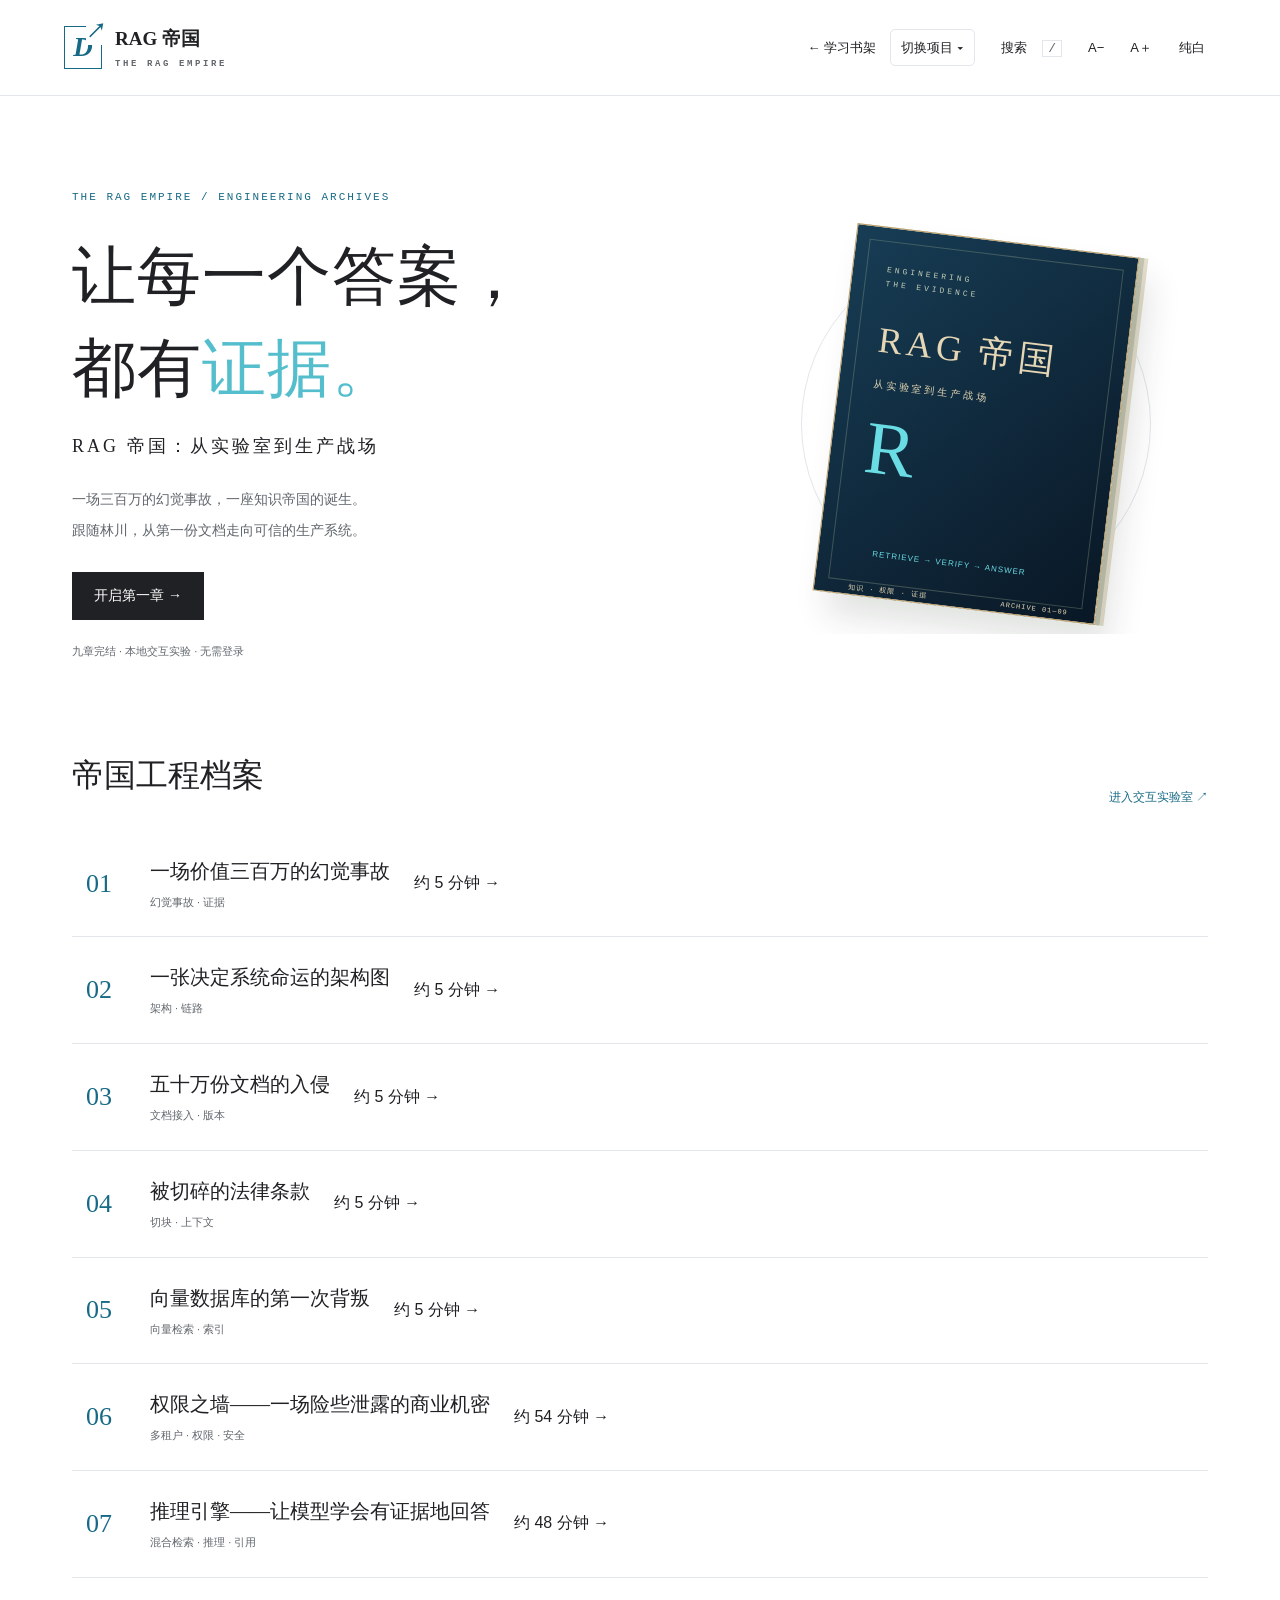
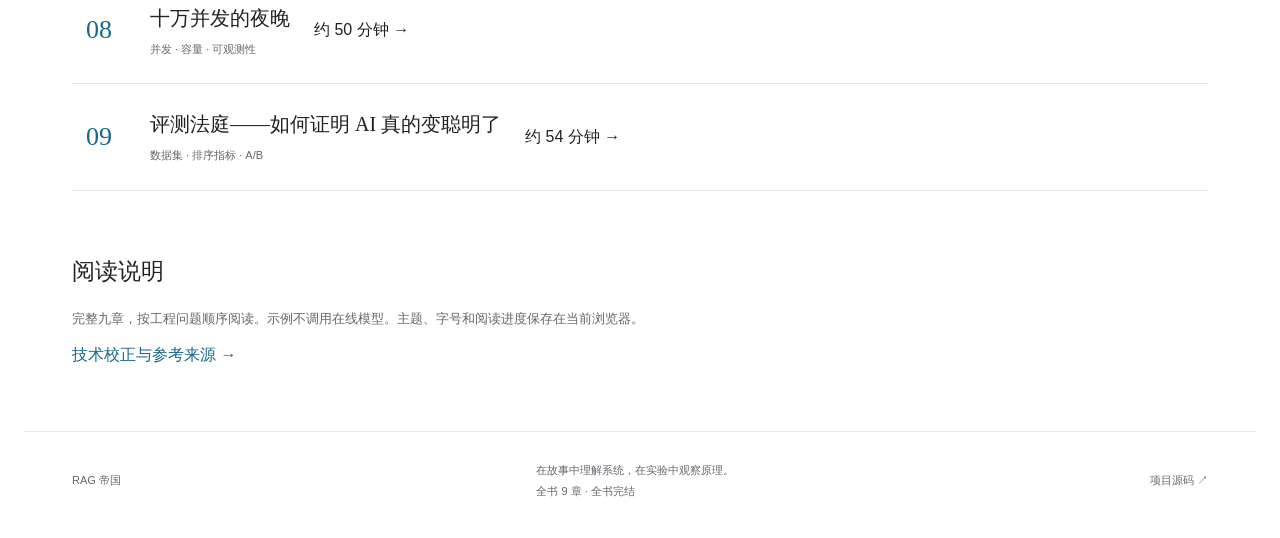
==== commit 2973bdef: "Revert paragraph migration and add pure white reading theme" ====
--- a/docs/index.html
+++ b/docs/index.html
@@ -1,5 +1,5 @@
 <!doctype html>
-<html lang="zh-CN"><head><meta charset="utf-8"><meta name="viewport" content="width=device-width,initial-scale=1"><meta name="color-scheme" content="light dark"><meta name="description" content="RAG 帝国：以 Java 后端工程师的视角，在小说和交互实验中理解RAG 工程。全书 9 章，全书完结。"><title>全书目录 · RAG 帝国</title><script>try{document.documentElement.dataset.theme=localStorage.getItem('rag-theme')||'dark';document.documentElement.style.setProperty('--reader-size',Math.max(14,Math.min(26,Number(localStorage.getItem('rag-size'))||18))+'px')}catch(e){}</script><link rel="stylesheet" href="style.css"><link rel="stylesheet" href="shelf-nav.css"><link rel="stylesheet" href="labs.css"><script src="app.js" defer></script><script src="labs.js" defer></script></head>
-<body data-chapter="0" data-count="9"><a class="skip" href="#main">跳到正文</a><div id="progress" aria-hidden="true"></div><header class="topbar"><a class="brand" href="index.html"><span class="emblem" aria-hidden="true">D<span>↗</span></span><span>RAG 帝国<small>THE RAG EMPIRE</small></span></a><nav class="shelf-nav" aria-label="学习项目导航"><a class="shelf-home" href="/">← 学习书架</a><details class="shelf-switch"><summary>切换项目 ▾</summary><div class="shelf-menu"><a href="/pytorch-apprentice/">PyTorch：炼金术士的学徒</a><a href="/ai-era-reader/">AI 纪元</a><a href="/data-empire-reader/">数据帝国</a><a href="/rag-empire-reader/" aria-current="true">RAG 帝国</a></div></details></nav><div class="controls"><button id="search-open" aria-label="搜索全书">搜索 <kbd>/</kbd></button><button id="smaller" aria-label="缩小字号">A−</button><button id="larger" aria-label="增大字号">A＋</button><button id="theme" aria-label="切换深浅色主题">◐</button></div></header>
-<main id="main" class="home"><section class="hero"><div class="hero-copy"><p class="eyebrow">THE RAG EMPIRE / ENGINEERING ARCHIVES</p><h1>让每一个答案，<br>都有<span>证据。</span></h1><p class="hero-subtitle">RAG 帝国：从实验室到生产战场</p><p class="intro">一场三百万的幻觉事故，一座知识帝国的诞生。<br>跟随林川，从第一份文档走向可信的生产系统。</p><div class="hero-actions"><a class="primary" href="chapter-01.html">开启第一章 →</a><a id="resume" hidden href="chapter-01.html">继续阅读 →</a></div><p class="hero-note">九章完结 · 本地交互实验 · 无需登录</p></div><div class="book-art" aria-hidden="true"><div class="orbit orbit-one"></div><div class="book"><p>ENGINEERING<br>THE EVIDENCE</p><div class="book-title">RAG 帝国<span>从实验室到生产战场</span></div><div class="book-symbol">R<span>RETRIEVE → VERIFY → ANSWER</span></div><div class="book-bottom">知识 · 权限 · 证据<span>ARCHIVE 01—09</span></div></div></div></section><section class="catalog"><div class="catalog-heading"><h2>帝国工程档案</h2><a href="practice.html">进入交互实验室 ↗</a></div><a class="chapter-card" href="chapter-01.html"><span class="chapter-number">01</span><div><h3>一场价值三百万的幻觉事故</h3><p>幻觉事故 · 证据</p></div><span>约 5 分钟 →</span></a><a class="chapter-card" href="chapter-02.html"><span class="chapter-number">02</span><div><h3>一张决定系统命运的架构图</h3><p>架构 · 链路</p></div><span>约 5 分钟 →</span></a><a class="chapter-card" href="chapter-03.html"><span class="chapter-number">03</span><div><h3>五十万份文档的入侵</h3><p>文档接入 · 版本</p></div><span>约 5 分钟 →</span></a><a class="chapter-card" href="chapter-04.html"><span class="chapter-number">04</span><div><h3>被切碎的法律条款</h3><p>切块 · 上下文</p></div><span>约 5 分钟 →</span></a><a class="chapter-card" href="chapter-05.html"><span class="chapter-number">05</span><div><h3>向量数据库的第一次背叛</h3><p>向量检索 · 索引</p></div><span>约 5 分钟 →</span></a><a class="chapter-card" href="chapter-06.html"><span class="chapter-number">06</span><div><h3>权限之墙——一场险些泄露的商业机密</h3><p>多租户 · 权限 · 安全</p></div><span>约 53 分钟 →</span></a><a class="chapter-card" href="chapter-07.html"><span class="chapter-number">07</span><div><h3>推理引擎——让模型学会有证据地回答</h3><p>混合检索 · 推理 · 引用</p></div><span>约 48 分钟 →</span></a><a class="chapter-card" href="chapter-08.html"><span class="chapter-number">08</span><div><h3>十万并发的夜晚</h3><p>并发 · 容量 · 可观测性</p></div><span>约 50 分钟 →</span></a><a class="chapter-card" href="chapter-09.html"><span class="chapter-number">09</span><div><h3>评测法庭——如何证明 AI 真的变聪明了</h3><p>数据集 · 排序指标 · A/B</p></div><span>约 54 分钟 →</span></a></section><section class="reading-note"><h2>阅读说明</h2><p>完整九章，按工程问题顺序阅读。示例不调用在线模型。主题、字号和阅读进度保存在当前浏览器。</p><a href="editorial.html">技术校正与参考来源 →</a></section></main><footer><a href="index.html">RAG 帝国</a><p>在故事中理解系统，在实验中观察原理。<span>全书 9 章 · 全书完结</span></p><a href="https://github.com/wupzl/rag-empire-reader">项目源码 ↗</a></footer>
+<html lang="zh-CN"><head><meta charset="utf-8"><meta name="viewport" content="width=device-width,initial-scale=1"><meta name="color-scheme" content="light dark"><meta name="description" content="RAG 帝国：以 Java 后端工程师的视角，在小说和交互实验中理解RAG 工程。全书 9 章，全书完结。"><title>全书目录 · RAG 帝国</title><script>try{document.documentElement.dataset.theme=localStorage.getItem('rag-theme')||'white';document.documentElement.style.setProperty('--reader-size',Math.max(14,Math.min(26,Number(localStorage.getItem('rag-size'))||18))+'px')}catch(e){}</script><link rel="stylesheet" href="style.css"><link rel="stylesheet" href="shelf-nav.css"><link rel="stylesheet" href="labs.css"><script src="app.js" defer></script><script src="labs.js" defer></script></head>
+<body data-chapter="0" data-count="9"><a class="skip" href="#main">跳到正文</a><div id="progress" aria-hidden="true"></div><header class="topbar"><a class="brand" href="index.html"><span class="emblem" aria-hidden="true">D<span>↗</span></span><span>RAG 帝国<small>THE RAG EMPIRE</small></span></a><nav class="shelf-nav" aria-label="学习项目导航"><a class="shelf-home" href="/">← 学习书架</a><details class="shelf-switch"><summary>切换项目 ▾</summary><div class="shelf-menu"><a href="/pytorch-apprentice/">PyTorch：炼金术士的学徒</a><a href="/ai-era-reader/">AI 纪元</a><a href="/data-empire-reader/">数据帝国</a><a href="/rag-empire-reader/" aria-current="true">RAG 帝国</a></div></details></nav><div class="controls"><button id="search-open" aria-label="搜索全书">搜索 <kbd>/</kbd></button><button id="smaller" aria-label="缩小字号">A−</button><button id="larger" aria-label="增大字号">A＋</button><button id="theme" aria-label="切换背景：纯白、米白、深色">◐</button></div></header>
+<main id="main" class="home"><section class="hero"><div class="hero-copy"><p class="eyebrow">THE RAG EMPIRE / ENGINEERING ARCHIVES</p><h1>让每一个答案，<br>都有<span>证据。</span></h1><p class="hero-subtitle">RAG 帝国：从实验室到生产战场</p><p class="intro">一场三百万的幻觉事故，一座知识帝国的诞生。<br>跟随林川，从第一份文档走向可信的生产系统。</p><div class="hero-actions"><a class="primary" href="chapter-01.html">开启第一章 →</a><a id="resume" hidden href="chapter-01.html">继续阅读 →</a></div><p class="hero-note">九章完结 · 本地交互实验 · 无需登录</p></div><div class="book-art" aria-hidden="true"><div class="orbit orbit-one"></div><div class="book"><p>ENGINEERING<br>THE EVIDENCE</p><div class="book-title">RAG 帝国<span>从实验室到生产战场</span></div><div class="book-symbol">R<span>RETRIEVE → VERIFY → ANSWER</span></div><div class="book-bottom">知识 · 权限 · 证据<span>ARCHIVE 01—09</span></div></div></div></section><section class="catalog"><div class="catalog-heading"><h2>帝国工程档案</h2><a href="practice.html">进入交互实验室 ↗</a></div><a class="chapter-card" href="chapter-01.html"><span class="chapter-number">01</span><div><h3>一场价值三百万的幻觉事故</h3><p>幻觉事故 · 证据</p></div><span>约 5 分钟 →</span></a><a class="chapter-card" href="chapter-02.html"><span class="chapter-number">02</span><div><h3>一张决定系统命运的架构图</h3><p>架构 · 链路</p></div><span>约 5 分钟 →</span></a><a class="chapter-card" href="chapter-03.html"><span class="chapter-number">03</span><div><h3>五十万份文档的入侵</h3><p>文档接入 · 版本</p></div><span>约 5 分钟 →</span></a><a class="chapter-card" href="chapter-04.html"><span class="chapter-number">04</span><div><h3>被切碎的法律条款</h3><p>切块 · 上下文</p></div><span>约 5 分钟 →</span></a><a class="chapter-card" href="chapter-05.html"><span class="chapter-number">05</span><div><h3>向量数据库的第一次背叛</h3><p>向量检索 · 索引</p></div><span>约 5 分钟 →</span></a><a class="chapter-card" href="chapter-06.html"><span class="chapter-number">06</span><div><h3>权限之墙——一场险些泄露的商业机密</h3><p>多租户 · 权限 · 安全</p></div><span>约 54 分钟 →</span></a><a class="chapter-card" href="chapter-07.html"><span class="chapter-number">07</span><div><h3>推理引擎——让模型学会有证据地回答</h3><p>混合检索 · 推理 · 引用</p></div><span>约 48 分钟 →</span></a><a class="chapter-card" href="chapter-08.html"><span class="chapter-number">08</span><div><h3>十万并发的夜晚</h3><p>并发 · 容量 · 可观测性</p></div><span>约 50 分钟 →</span></a><a class="chapter-card" href="chapter-09.html"><span class="chapter-number">09</span><div><h3>评测法庭——如何证明 AI 真的变聪明了</h3><p>数据集 · 排序指标 · A/B</p></div><span>约 54 分钟 →</span></a></section><section class="reading-note"><h2>阅读说明</h2><p>完整九章，按工程问题顺序阅读。示例不调用在线模型。主题、字号和阅读进度保存在当前浏览器。</p><a href="editorial.html">技术校正与参考来源 →</a></section></main><footer><a href="index.html">RAG 帝国</a><p>在故事中理解系统，在实验中观察原理。<span>全书 9 章 · 全书完结</span></p><a href="https://github.com/wupzl/rag-empire-reader">项目源码 ↗</a></footer>
 <dialog id="search-dialog" aria-labelledby="search-title"><div class="search-top"><h2 id="search-title">在帝国里寻找答案</h2><button id="search-close" aria-label="关闭搜索">关闭 ×</button></div><label for="query">关键词或代码，例如 Redis、背压、Checkpoint</label><input id="query" type="search" autocomplete="off" placeholder="搜索全书正文…"><p id="search-status" role="status">输入关键词，搜索 9 章内容</p><div id="search-results"></div></dialog></body></html>
--- a/docs/style.css
+++ b/docs/style.css
@@ -17,5 +17,4 @@
 
 .engineering-flow{list-style:none!important;padding:0!important;display:flex;flex-wrap:wrap;gap:10px;margin:24px 0!important;counter-reset:flow}.engineering-flow li{counter-increment:flow;flex:1 1 180px;border:1px solid var(--line);border-radius:8px;background:var(--paper);padding:14px 18px;line-height:1.65}.engineering-flow li::before{content:counter(flow,decimal-leading-zero) " / ";color:var(--accent);font-weight:700}.metric-value{font-size:1.7em;font-weight:700;color:var(--accent);margin:12px 0!important}.code-disclosure{border:1px solid var(--line);border-radius:10px;margin:24px 0;overflow:hidden}.code-disclosure>summary{padding:14px 20px;cursor:pointer;background:var(--soft);font-size:.9em}.code-disclosure .codehilite{margin:0;border-radius:0}.code-disclosure:has(:focus-visible){outline:2px solid var(--accent)}article table{font-size:.92em;line-height:1.65}article th{white-space:normal}article td{vertical-align:top}article .table-wrap{margin:22px 0}article li+li{margin-top:.45em}@media(max-width:600px){.engineering-flow{display:block}.engineering-flow li{margin:8px 0}article td,article th{min-width:95px;padding:10px!important}}
 
-/* Prose rhythm: related sentences form paragraphs; short turns remain compact. */
-article{line-height:1.85;letter-spacing:.015em}article p{margin:.85em 0}article p.spoken-line{margin:.45em 0 .45em 1em;padding-left:.8em;border-left:2px solid var(--line)}article p:has(>strong:first-child){margin-top:1.05em}article strong{font-weight:700;color:var(--ink)}article blockquote{margin:1em 0;padding:10px 18px;border-left:3px solid var(--accent);background:var(--soft)}article blockquote p{margin:.35em 0}article h2{margin-top:2.2em}article h3{margin-top:1.6em}article .review-answer p{margin:.7em 0}@media(max-width:700px){article{line-height:1.8}article p{margin:.75em 0}article p.spoken-line{margin-left:.35em;padding-left:.65em}}
+:root[data-theme=white]{--bg:#fff;--paper:#fff;--ink:#202124;--muted:#62676d;--line:#e3e6ea;--accent:#176a86;--soft:#f5f7f9;--code:#f6f8fa;color-scheme:light}:root[data-theme=white] body,:root[data-theme=white] .topbar,:root[data-theme=white] .sidebar{background:#fff;color:#202124}:root[data-theme=white] .hero{background:#fff}#theme{min-width:48px}
